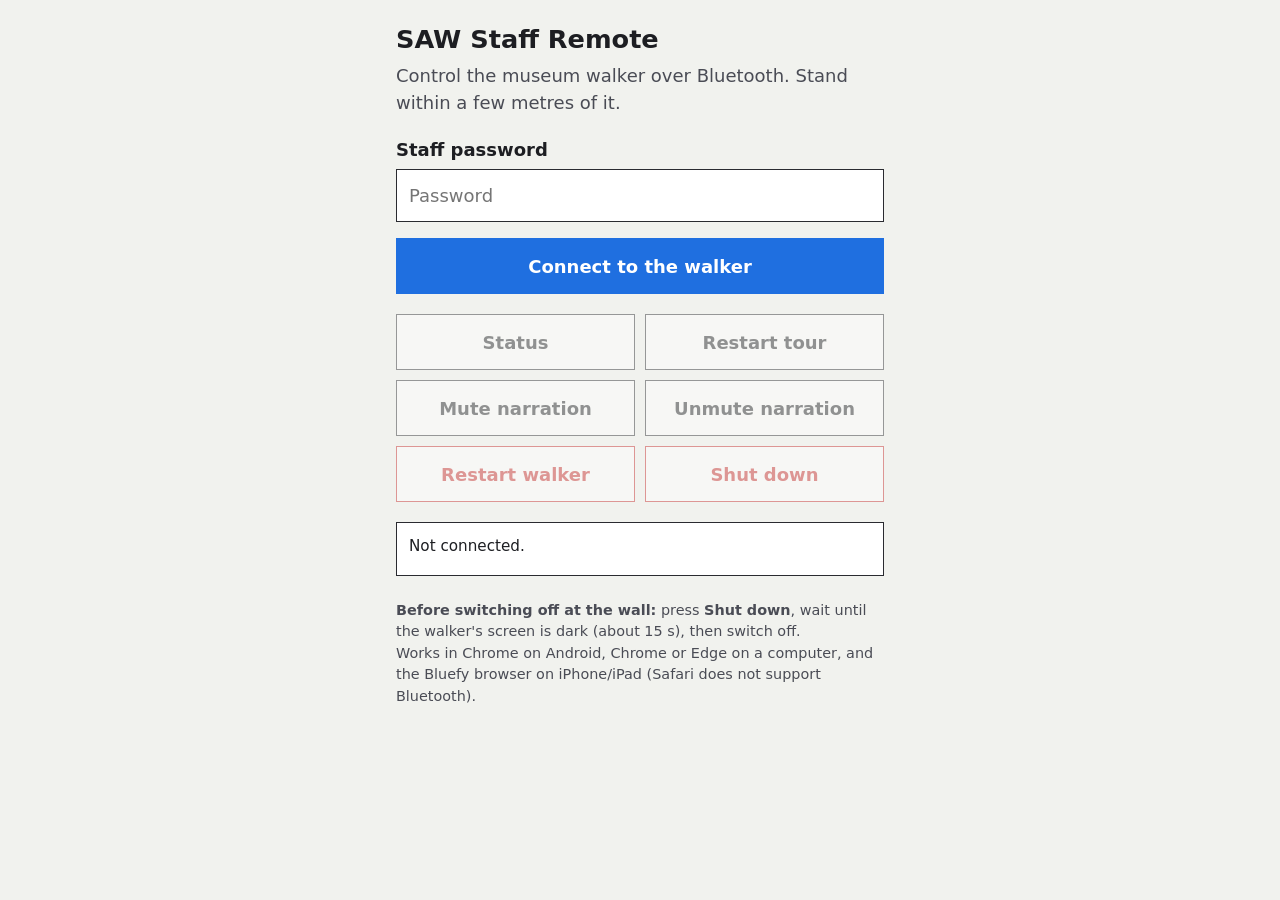
==== staff/index.html @ ed7f20fe "Staff remote page (Web Bluetooth) for the museum walker" ====
<!doctype html>
<html lang="en">
<head>
  <meta charset="utf-8">
  <meta name="viewport" content="width=device-width, initial-scale=1, viewport-fit=cover">
  <meta name="robots" content="noindex, nofollow">
  <title>SAW Staff Remote</title>
  <meta name="description" content="Staff remote for the SAW museum walker over Bluetooth.">
  <link rel="icon" type="image/png" href="../assets/img/icon-180.png">
  <style>
    :root { --bg: #f1f2ee; --ink: #1d1e22; --ink-2: #4a4c55; --rule: #2a2b30; --blue: #1f6fe0; --red: #c62828; --ok: #2e7d32; --card: #fff; }
    @media (prefers-color-scheme: dark) {
      :root:not([data-theme="light"]) { --bg: #12141f; --ink: #eceef6; --ink-2: #b4b8cc; --rule: #c9cce0; --blue: #5b9cf2; --red: #ef5350; --ok: #66bb6a; --card: #181b29; }
    }
    :root[data-theme="dark"] { --bg: #12141f; --ink: #eceef6; --ink-2: #b4b8cc; --rule: #c9cce0; --blue: #5b9cf2; --red: #ef5350; --ok: #66bb6a; --card: #181b29; }
    * { box-sizing: border-box; }
    body { margin: 0; background: var(--bg); color: var(--ink); font: 18px/1.5 system-ui, -apple-system, "Segoe UI", Roboto, sans-serif; }
    main { max-width: 520px; margin: 0 auto; padding: 20px 16px 40px; }
    h1 { font-size: 1.6rem; margin: 0 0 4px; }
    p.sub { margin: 0 0 20px; color: var(--ink-2); }
    label { display: block; font-weight: 600; margin: 16px 0 6px; }
    input { width: 100%; font: inherit; padding: 12px; border: 1px solid var(--rule); background: var(--card); color: var(--ink); }
    button { font: inherit; font-weight: 600; min-height: 56px; border: 1px solid var(--rule); background: var(--card); color: var(--ink); cursor: pointer; }
    button:disabled { opacity: .45; cursor: default; }
    #connect { width: 100%; background: var(--blue); color: #fff; border-color: var(--blue); margin-top: 16px; }
    .grid { display: grid; grid-template-columns: 1fr 1fr; gap: 10px; margin-top: 20px; }
    .danger { color: var(--red); border-color: var(--red); }
    .wide { grid-column: 1 / -1; }
    #log { margin-top: 20px; padding: 12px; border: 1px solid var(--rule); background: var(--card); min-height: 3.5em; white-space: pre-wrap; font-size: .95rem; }
    .ok { color: var(--ok); } .err { color: var(--red); }
    .note { margin-top: 24px; font-size: .9rem; color: var(--ink-2); }
  </style>
</head>
<body>
<main>
  <h1>SAW Staff Remote</h1>
  <p class="sub">Control the museum walker over Bluetooth. Stand within a few metres of it.</p>

  <label for="pw">Staff password</label>
  <input id="pw" type="password" autocomplete="current-password" placeholder="Password">
  <button id="connect" type="button">Connect to the walker</button>

  <div class="grid" id="actions">
    <button type="button" data-cmd="status" disabled>Status</button>
    <button type="button" data-cmd="restart_tour" disabled>Restart tour</button>
    <button type="button" data-cmd="mute" disabled>Mute narration</button>
    <button type="button" data-cmd="unmute" disabled>Unmute narration</button>
    <button type="button" data-cmd="reboot" class="danger" disabled>Restart walker</button>
    <button type="button" data-cmd="shutdown" class="danger" disabled>Shut down</button>
  </div>

  <div id="log" role="status" aria-live="polite">Not connected.</div>

  <p class="note">
    <b>Before switching off at the wall:</b> press <b>Shut down</b>, wait until the walker's screen is dark (about 15 s), then switch off.<br>
    Works in Chrome on Android, Chrome or Edge on a computer, and the Bluefy browser on iPhone/iPad (Safari does not support Bluetooth).
  </p>
</main>
<script>
(function () {
  'use strict';
  var SERVICE = '5a570001-7c1e-4b8e-9d3a-6f2b8a1c0001';
  var NONCE = '5a570002-7c1e-4b8e-9d3a-6f2b8a1c0001';
  var COMMAND = '5a570003-7c1e-4b8e-9d3a-6f2b8a1c0001';
  var RESULT = '5a570004-7c1e-4b8e-9d3a-6f2b8a1c0001';
  var LABELS = { status: 'Status', restart_tour: 'Restart tour', mute: 'Mute narration', unmute: 'Unmute narration', reboot: 'Restart walker', shutdown: 'Shut down' };
  var chars = null, device = null, busy = false;
  var log = document.getElementById('log');
  var enc = new TextEncoder(), dec = new TextDecoder();

  function say(text, cls) { log.textContent = text; log.className = cls || ''; }
  function setEnabled(on) {
    document.querySelectorAll('#actions button').forEach(function (b) { b.disabled = !on; });
  }
  function hex(buf) { return Array.prototype.map.call(new Uint8Array(buf), function (x) { return x.toString(16).padStart(2, '0'); }).join(''); }

  async function hmacHex(password, message) {
    var keyBytes = await crypto.subtle.digest('SHA-256', enc.encode('saw-staff:' + password));
    var key = await crypto.subtle.importKey('raw', keyBytes, { name: 'HMAC', hash: 'SHA-256' }, false, ['sign']);
    return hex(await crypto.subtle.sign('HMAC', key, enc.encode(message)));
  }

  document.getElementById('connect').addEventListener('click', async function () {
    if (!navigator.bluetooth) {
      say('This browser has no Bluetooth support. Use Chrome on Android or the Bluefy app on iPhone.', 'err');
      return;
    }
    try {
      say('Choose "SAW Staff" in the list…');
      device = await navigator.bluetooth.requestDevice({ filters: [{ services: [SERVICE] }] });
      device.addEventListener('gattserverdisconnected', function () { chars = null; setEnabled(false); say('Disconnected. Press Connect again.'); });
      var server = await device.gatt.connect();
      var svc = await server.getPrimaryService(SERVICE);
      chars = {
        nonce: await svc.getCharacteristic(NONCE),
        command: await svc.getCharacteristic(COMMAND),
        result: await svc.getCharacteristic(RESULT)
      };
      setEnabled(true);
      say('Connected to the walker.', 'ok');
    } catch (e) {
      say('Could not connect: ' + e.message, 'err');
    }
  });

  document.querySelectorAll('#actions button').forEach(function (b) {
    b.addEventListener('click', async function () {
      var cmd = b.getAttribute('data-cmd');
      var pw = document.getElementById('pw').value;
      if (!chars || busy) return;
      if (!pw) { say('Enter the staff password first.', 'err'); return; }
      if ((cmd === 'shutdown' || cmd === 'reboot') && !confirm(LABELS[cmd] + ' the walker?')) return;
      busy = true;
      try {
        say(LABELS[cmd] + '…');
        var nonce = dec.decode(await chars.nonce.readValue());
        var mac = await hmacHex(pw, nonce + '|' + cmd);
        await chars.command.writeValueWithResponse(enc.encode(cmd + '|' + mac));
        await new Promise(function (r) { setTimeout(r, 400); });
        var result = dec.decode(await chars.result.readValue());
        if (result.indexOf('ok') === 0) {
          var text = result.slice(3);
          if (cmd === 'status') {
            try {
              var s = JSON.parse(text);
              text = 'Running for ' + s.uptime_min + ' min\nLights: ' + (s.lights ? 'connected' : 'not connected') +
                '\nVoice: ' + (s.speech ? 'ready' : 'off') + (s.muted ? ' (muted)' : '') +
                '\nScreen: ' + (s.page_ok ? 'running' : 'not responding') + (s.server ? '\nServer: ' + s.server : '');
            } catch (e) { /* show raw */ }
          }
          say(text, 'ok');
        } else {
          say(result === 'denied' ? 'Wrong password.' : result, 'err');
        }
      } catch (e) {
        say('Failed: ' + e.message, 'err');
      }
      busy = false;
    });
  });
})();
</script>
</body>
</html>
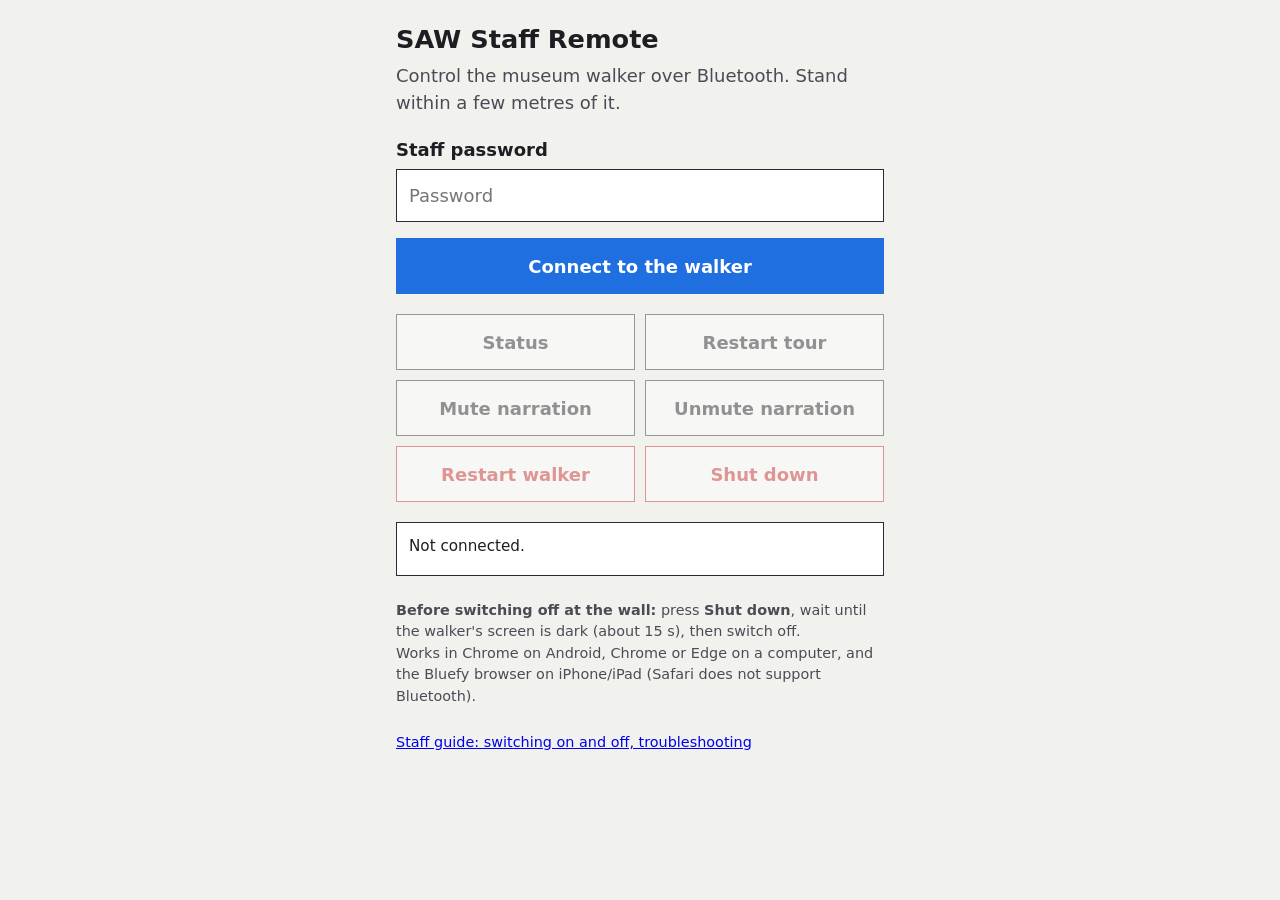
==== commit ba56ca0b: "Staff guide page (printable) and README for the staff pages" ====
--- a/staff/index.html
+++ b/staff/index.html
@@ -55,6 +55,7 @@
     <b>Before switching off at the wall:</b> press <b>Shut down</b>, wait until the walker's screen is dark (about 15 s), then switch off.<br>
     Works in Chrome on Android, Chrome or Edge on a computer, and the Bluefy browser on iPhone/iPad (Safari does not support Bluetooth).
   </p>
+  <p class="note"><a href="guide.html">Staff guide: switching on and off, troubleshooting</a></p>
 </main>
 <script>
 (function () {
